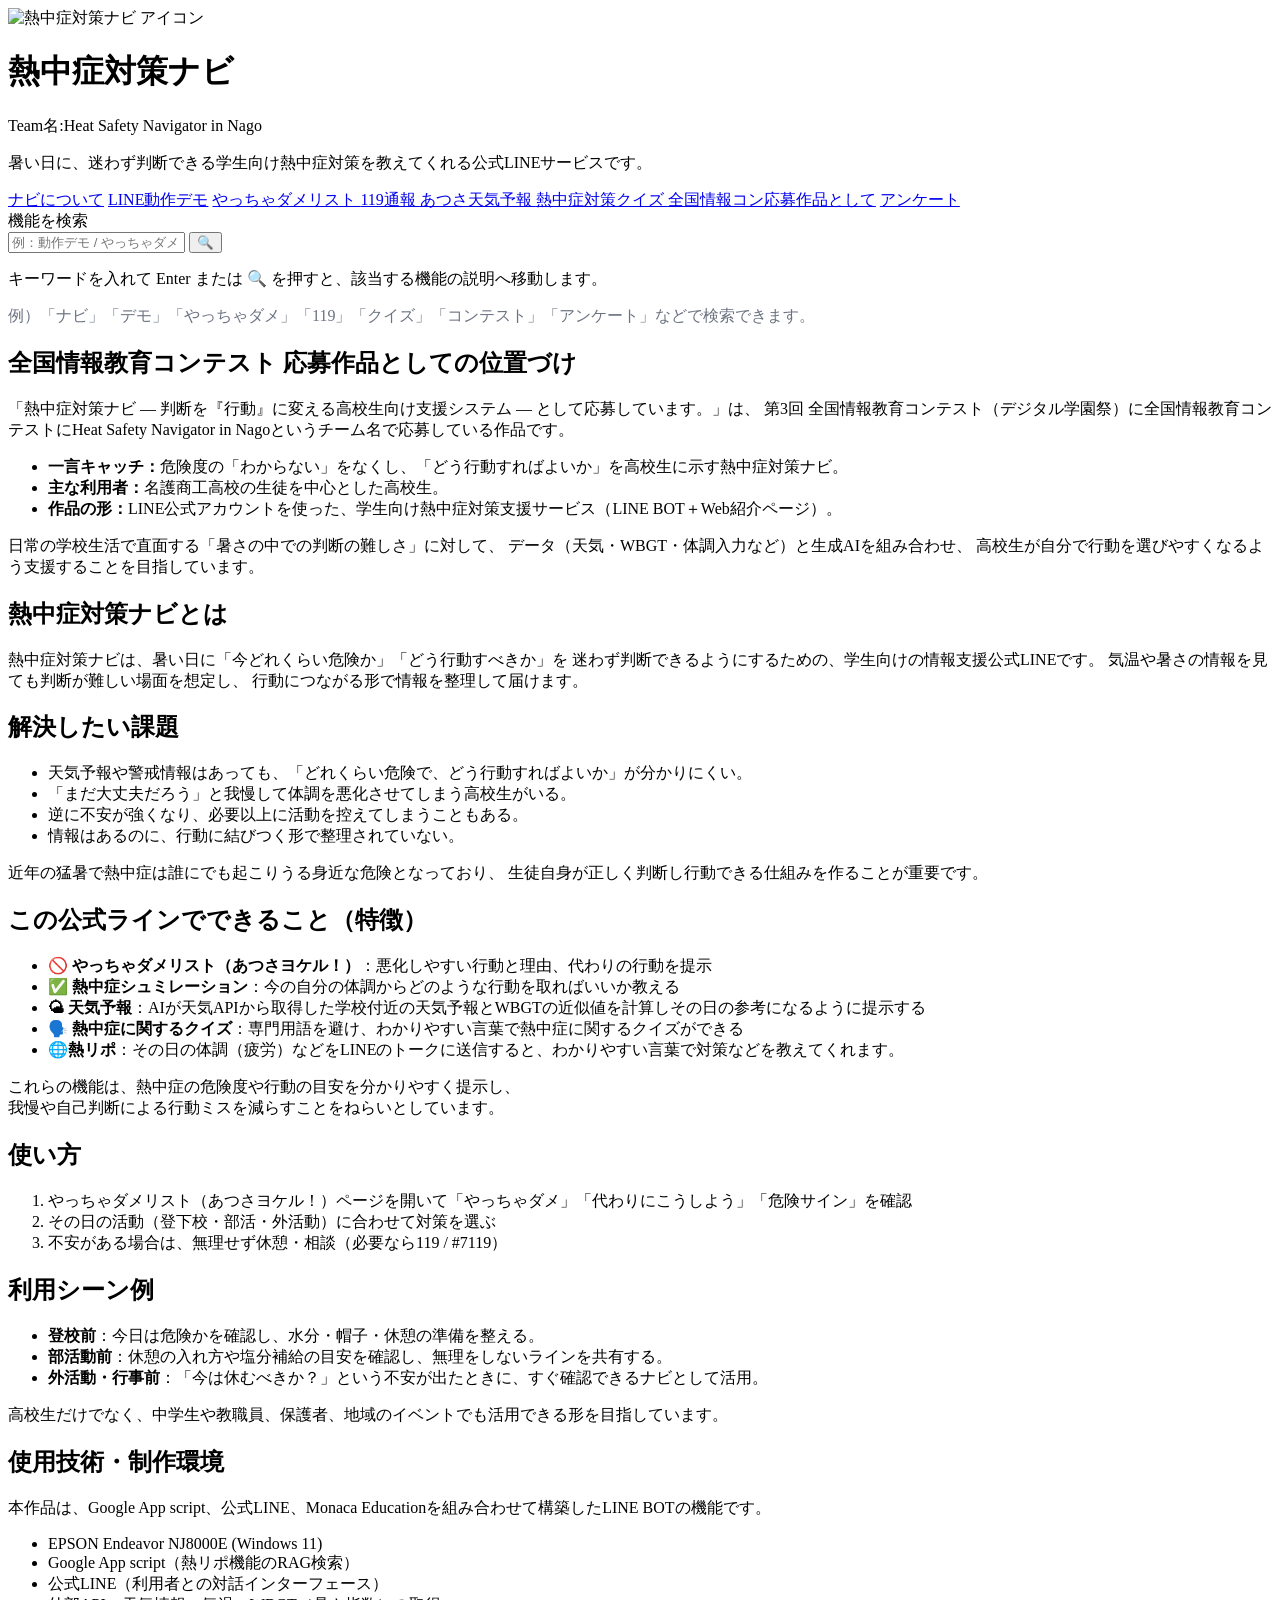
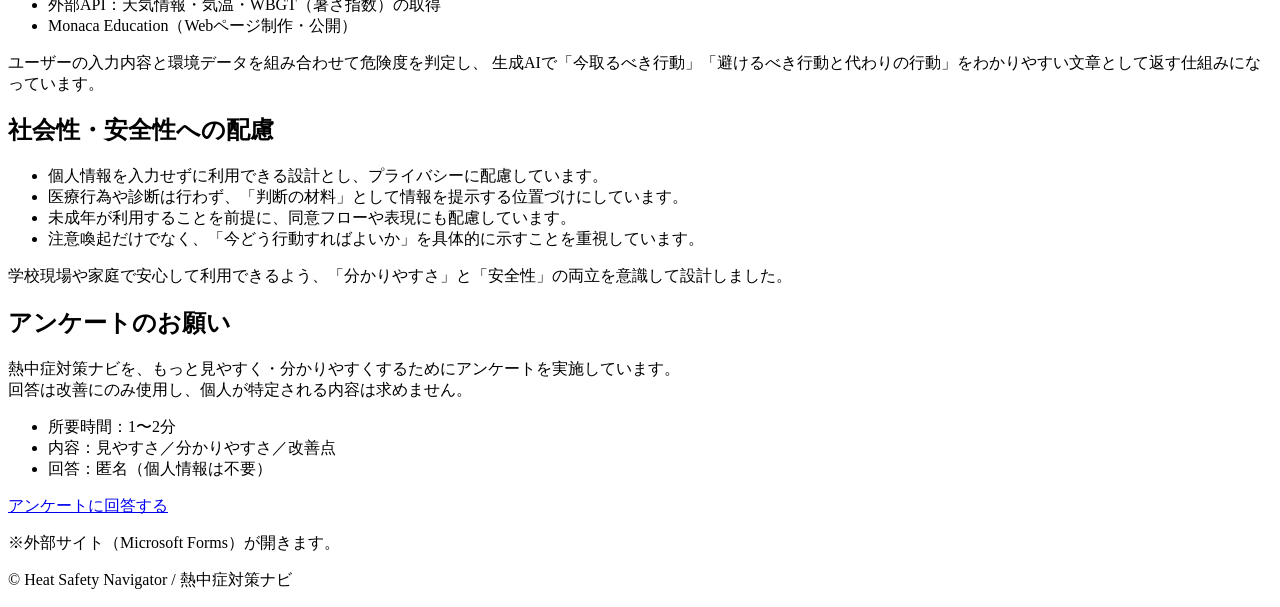
==== index.html @ a5689f25 "Update index.html" ====
<!doctype html>
<html lang="ja">
<head>
  <meta charset="utf-8">
  <meta name="viewport" content="width=device-width, initial-scale=1">
  <title>熱中症対策ナビ</title>

  <!-- スタイル -->
  <link rel="stylesheet" href="css/style.css">

  <!-- ブラウザ用 favicon -->
  <link rel="icon" type="image/png" href="favicon-16.png" sizes="16x16">
  <link rel="icon" type="image/png" href="favicon-32.png" sizes="32x32">
  <link rel="icon" type="image/png" href="favicon-192.png" sizes="192x192">
  <!-- 互換用 -->
  <link rel="shortcut icon" type="image/png" href="favicon-32.png?v=1">

  <!-- iPhone ホーム追加用 -->
  <link rel="apple-touch-icon" href="apple-touch-icon-180.png" sizes="180x180">
</head>

<body>
<!-- ヒーロー -->
<header class="hero">
  <div class="title-row">
    <img
      src="image.png"
      alt="熱中症対策ナビ アイコン"
      class="title-icon"
    />
    <div>
      <h1 class="main-title">熱中症対策ナビ</h1>
      <p class="main-subtitle-en">Team名:Heat Safety Navigator in Nago</p>
    </div>
  </div>

  <p class="main-subtitle">
    暑い日に、迷わず判断できる学生向け熱中症対策を教えてくれる公式LINEサービスです。
  </p>

  <div class="hero-buttons" id="top-buttons">
    <a href="#overview" class="btn primary">ナビについて</a>
    <a href="demo.html" class="btn primary">LINE動作デモ</a>
    <a href="https://direct-preview-695a55d2e78885f605f99f30.monaca.education/#do"
       target="_blank"
       class="btn primary"
       rel="noopener noreferrer">
      やっちゃダメリスト
    </a>
    <a href="https://direct-preview-69686be5e788853347b4044d.monaca.education/"
       target="_blank"
       class="btn primary"
       rel="noopener noreferrer">
      119通報
    </a>
    <a href="https://direct-preview-696f30aae788859f27b4043c.monaca.education/"
       target="_blank"
       class="btn primary"
       rel="noopener noreferrer">
      あつさ天気予報
    </a>
    <a href="https://direct-preview-695fb519e78885a66275e8c2.monaca.education/"
       target="_blank"
       class="btn primary"
       rel="noopener noreferrer">
      熱中症対策クイズ
    </a>
    <a href="#contest" class="btn primary">全国情報コン応募作品として</a>
    <a href="#survey" class="btn primary">アンケート</a>
  </div>
</header>

<!-- 機能検索ボックス -->
<section class="feature-search-area">
  <div class="feature-search-inner">
    <label for="featureSearchInput" class="feature-search-label">
      機能を検索
    </label>
    <div class="feature-search-box">
      <input
        type="text"
        id="featureSearchInput"
        class="feature-search-input"
        placeholder="例：動作デモ / やっちゃダメリスト など"
      />
      <button type="button" id="featureSearchButton" class="feature-search-button">
        🔍
      </button>
    </div>
    <p class="feature-search-hint">
      キーワードを入れて Enter または 🔍 を押すと、該当する機能の説明へ移動します。
    </p>
    <p class="feature-search-message" id="featureSearchMessage"></p>
  </div>
</section>


  <!-- 全国情報コン向け紹介ブロック（追加①：上部） -->
  <section id="contest" class="section">
    <div class="card">
      <h2>全国情報教育コンテスト 応募作品としての位置づけ</h2>
      <p>
        「熱中症対策ナビ ― 判断を『行動』に変える高校生向け支援システム ―
        として応募しています。」は、
        第3回 全国情報教育コンテスト（デジタル学園祭）に全国情報教育コンテストにHeat Safety Navigator in Nagoというチーム名で応募している作品です。
      </p>
      <ul>
        <li><strong>一言キャッチ：</strong>危険度の「わからない」をなくし、「どう行動すればよいか」を高校生に示す熱中症対策ナビ。</li>
        <li><strong>主な利用者：</strong>名護商工高校の生徒を中心とした高校生。</li>
        <li><strong>作品の形：</strong>LINE公式アカウントを使った、学生向け熱中症対策支援サービス（LINE BOT＋Web紹介ページ）。</li>
      </ul>
      <p>
        日常の学校生活で直面する「暑さの中での判断の難しさ」に対して、
        データ（天気・WBGT・体調入力など）と生成AIを組み合わせ、
        高校生が自分で行動を選びやすくなるよう支援することを目指しています。
      </p>
    </div>
  </section>

  <!-- 概要 -->
  <section id="scenes" class="section">
    <div class="card">
      <h2>熱中症対策ナビとは</h2>
      <p>
        熱中症対策ナビは、暑い日に「今どれくらい危険か」「どう行動すべきか」を
        迷わず判断できるようにするための、学生向けの情報支援公式LINEです。
        気温や暑さの情報を見ても判断が難しい場面を想定し、
        行動につながる形で情報を整理して届けます。
      </p>
    </div>
  </section>

  <!-- 解決したい課題 -->
  <section id="scenes" class="section">
    <div class="card">
      <h2>解決したい課題</h2>
      <ul>
        <li>天気予報や警戒情報はあっても、「どれくらい危険で、どう行動すればよいか」が分かりにくい。</li>
        <li>「まだ大丈夫だろう」と我慢して体調を悪化させてしまう高校生がいる。</li>
        <li>逆に不安が強くなり、必要以上に活動を控えてしまうこともある。</li>
        <li>情報はあるのに、行動に結びつく形で整理されていない。</li>
      </ul>
      <p>
        近年の猛暑で熱中症は誰にでも起こりうる身近な危険となっており、
        生徒自身が正しく判断し行動できる仕組みを作ることが重要です。
      </p>
    </div>
  </section>

  <!-- できること -->
  <section id="scenes" class="section">
    <div class="card">
      <h2>この公式ラインでできること（特徴）</h2>
      <ul>
        <li><strong>🚫 やっちゃダメリスト（あつさヨケル！）</strong>：悪化しやすい行動と理由、代わりの行動を提示</li>
        <li><strong>✅ 熱中症シュミレーション</strong>：今の自分の体調からどのような行動を取ればいいか教える</li>
        <li><strong>🌤 天気予報</strong>：AIが天気APIから取得した学校付近の天気予報とWBGTの近似値を計算しその日の参考になるように提示する</li>
        <li><strong>🗣️ 熱中症に関するクイズ</strong>：専門用語を避け、わかりやすい言葉で熱中症に関するクイズができる</li>
        <li><strong>🌐熱リポ</strong>：その日の体調（疲労）などをLINEのトークに送信すると、わかりやすい言葉で対策などを教えてくれます。</li>
      </ul>
      <p>
        これらの機能は、熱中症の危険度や行動の目安を分かりやすく提示し、<br>
        我慢や自己判断による行動ミスを減らすことをねらいとしています。
      </p>
    </div>
  </section>

  <!-- 使い方 -->
  <section id="scenes" class="section">
    <div class="card">
      <h2>使い方</h2>
      <ol>
        <li>やっちゃダメリスト（あつさヨケル！）ページを開いて「やっちゃダメ」「代わりにこうしよう」「危険サイン」を確認</li>
        <li>その日の活動（登下校・部活・外活動）に合わせて対策を選ぶ</li>
        <li>不安がある場合は、無理せず休憩・相談（必要なら119 / #7119）</li>
      </ol>
    </div>
  </section>

  <!-- 利用シーン -->
  <section id="scenes" class="section">
    <div class="card">
      <h2>利用シーン例</h2>
      <ul>
        <li><strong>登校前</strong>：今日は危険かを確認し、水分・帽子・休憩の準備を整える。</li>
        <li><strong>部活動前</strong>：休憩の入れ方や塩分補給の目安を確認し、無理をしないラインを共有する。</li>
        <li><strong>外活動・行事前</strong>：「今は休むべきか？」という不安が出たときに、すぐ確認できるナビとして活用。</li>
      </ul>
      <p>
        高校生だけでなく、中学生や教職員、保護者、地域のイベントでも活用できる形を目指しています。
      </p>
    </div>
  </section>

  <!-- 使用技術・制作環境 -->
  <section id="scenes" class="section">
    <div class="card">
      <h2>使用技術・制作環境</h2>
      <p>
        本作品は、Google App script、公式LINE、Monaca Educationを組み合わせて構築したLINE BOTの機能です。
      </p>
      <ul>
        <li>EPSON Endeavor NJ8000E (Windows 11)</li>
        <li>Google App script（熱リポ機能のRAG検索）</li>
        <li>公式LINE（利用者との対話インターフェース）</li>
        <li>外部API：天気情報・気温・WBGT（暑さ指数）の取得</li>
        <li>Monaca Education（Webページ制作・公開）</li>
      </ul>
      <p>
        ユーザーの入力内容と環境データを組み合わせて危険度を判定し、
        生成AIで「今取るべき行動」「避けるべき行動と代わりの行動」をわかりやすい文章として返す仕組みになっています。
      </p>
    </div>
  </section>

  <!-- 社会性・安全性への配慮 -->
  <section id="scenes" class="section">
    <div class="card">
      <h2>社会性・安全性への配慮</h2>
      <ul>
        <li>個人情報を入力せずに利用できる設計とし、プライバシーに配慮しています。</li>
        <li>医療行為や診断は行わず、「判断の材料」として情報を提示する位置づけにしています。</li>
        <li>未成年が利用することを前提に、同意フローや表現にも配慮しています。</li>
        <li>注意喚起だけでなく、「今どう行動すればよいか」を具体的に示すことを重視しています。</li>
      </ul>
      <p>
        学校現場や家庭で安心して利用できるよう、「分かりやすさ」と「安全性」の両立を意識して設計しました。
      </p>
    </div>
  </section>

  <!-- アンケート導線 -->
  <section id="survey" class="section">
    <div class="card">
      <h2>アンケートのお願い</h2>
      <p>
        熱中症対策ナビを、もっと見やすく・分かりやすくするためにアンケートを実施しています。
        <br>回答は改善にのみ使用し、個人が特定される内容は求めません。
      </p>

      <ul class="survey-points">
        <li>所要時間：1〜2分</li>
        <li>内容：見やすさ／分かりやすさ／改善点</li>
        <li>回答：匿名（個人情報は不要）</li>
      </ul>

      <a class="btn primary" href="https://forms.office.com/Pages/ResponsePage.aspx?id=IpygVJPVSkS1vBluMOSdTMYwzH4h0R1IqJm0OlLncIxUMk9MVDJCRFNPUlJGTkQ5RFRLMVVPV080VS4u" target="_blank" rel="noopener">
        アンケートに回答する
      </a>

      <p class="small-note">※外部サイト（Microsoft Forms）が開きます。</p>
    </div>
  </section>
<script>
  document.addEventListener("DOMContentLoaded", function () {
    // 検索対象の機能リスト
    const FEATURES = [
      {
        label: "ナビについて",
        keywords: ["ナビ", "概要", "説明", "about"],
        type: "section",
        targetId: "overview"
      },
      {
        label: "LINE動作デモ",
        keywords: ["動作デモ", "デモ", "line", "ライン"],
        type: "url",
        url: "demo.html"
      },
      {
        label: "やっちゃダメリスト",
        keywords: ["やっちゃダメ", "やっちゃダメリスト", "注意", "リスト", "do", "ダメリスト"],
        type: "url",
        url: "https://direct-preview-695a55d2e78885f605f99f30.monaca.education/#do"
      },
      {
        label: "119通報",
        keywords: ["119", "通報", "緊急", "救急", "119通報"],
        type: "url",
        url: "https://direct-preview-69686be5e788853347b4044d.monaca.education/"
      },
      {
        label: "熱中症対策クイズ",
        keywords: ["クイズ", "熱中症クイズ", "対策クイズ", "quiz"],
        type: "url",
        url: "https://direct-preview-695fb519e78885a66275e8c2.monaca.education/"
      },
      {
        label: "全国情報コン応募作品として",
        keywords: ["応募作品", "コンテスト", "全国情報コン"],
        type: "section",
        targetId: "contest"
      },
      {
        label: "アンケート",
        keywords: ["アンケート", "survey", "意見"],
        type: "url",
        url: "https://forms.office.com/Pages/ResponsePage.aspx?id=IpygVJPVSkS1vBluMOSdTMYwzH4h0R1IqJm0OlLncIxUMk9MVDJCRFNPUlJGTkQ5RFRLMVVPV080VS4u"
      },
        {
         label: "天気予報",
        keywords: ["天気予報", "天気", "あつさ天気予報"],
        type: "url",
        url: "https://direct-preview-696f30aae788859f27b4043c.monaca.education/"
      }
    ];

    // DOM 取得
    const searchInput  = document.getElementById("featureSearchInput");
    const searchButton = document.getElementById("featureSearchButton");
    const messageEl    = document.getElementById("featureSearchMessage");

    if (!searchInput || !searchButton || !messageEl) {
      // 要素が見つからない場合は何もしない
      return;
    }

    // 全角スペース除去など、ゆるく正規化
    function normalize(str) {
      return (str || "")
        .replace(/\s+/g, "")          // 半角スペース削除
        .replace(/\u3000/g, "")       // 全角スペース削除
        .toLowerCase();
    }

    function searchFeature() {
      const raw = searchInput.value;
      const q = normalize(raw);

      messageEl.textContent = "";
      messageEl.style.color = "#ef4444";

      if (!q) {
        messageEl.textContent = "キーワードを入力してください。";
        return;
      }

      // マッチ判定
      const hit = FEATURES.find((f) => {
        const labelN = normalize(f.label);
        if (labelN.includes(q) || q.includes(labelN)) return true;

        return f.keywords.some((k) => {
          const kn = normalize(k);
          return kn && (kn.includes(q) || q.includes(kn));
        });
      });

      if (!hit) {
        messageEl.textContent = "該当する機能が見つかりませんでした。";
        return;
      }

      // URL タイプ → 新しいタブで開く
      if (hit.type === "url" && hit.url) {
        window.open(hit.url, "_blank", "noopener");
        messageEl.textContent = `「${hit.label}」を新しいタブで開きました。`;
        messageEl.style.color = "#16a34a";
        return;
      }

      // セクションタイプ → スクロール
      if (hit.type === "section" && hit.targetId) {
        const target = document.getElementById(hit.targetId);
        if (!target) {
          messageEl.textContent =
            `「${hit.label}」の表示場所が見つかりませんでした（id="${hit.targetId}" を確認してください）。`;
          return;
        }
        target.scrollIntoView({ behavior: "smooth", block: "start" });
        messageEl.textContent = `「${hit.label}」へ移動しました。`;
        messageEl.style.color = "#16a34a";
        return;
      }

      // どれにも当てはまらない保険
      messageEl.textContent = "リンクの設定に問題があります。";
    }

    // 🔍ボタンクリック
    searchButton.addEventListener("click", searchFeature);

    // Enterキーでも検索
    searchInput.addEventListener("keydown", (e) => {
      if (e.key === "Enter") {
        searchFeature();
      }
    });

    // 初期ヒント（使えるキーワード表示）
    messageEl.textContent =
      "例）「ナビ」「デモ」「やっちゃダメ」「119」「クイズ」「コンテスト」「アンケート」などで検索できます。";
    messageEl.style.color = "#6b7280";
  });
</script>
 
</body>
<footer class="footer">
    <p>© Heat Safety Navigator / 熱中症対策ナビ</p>
  </footer>
</html>
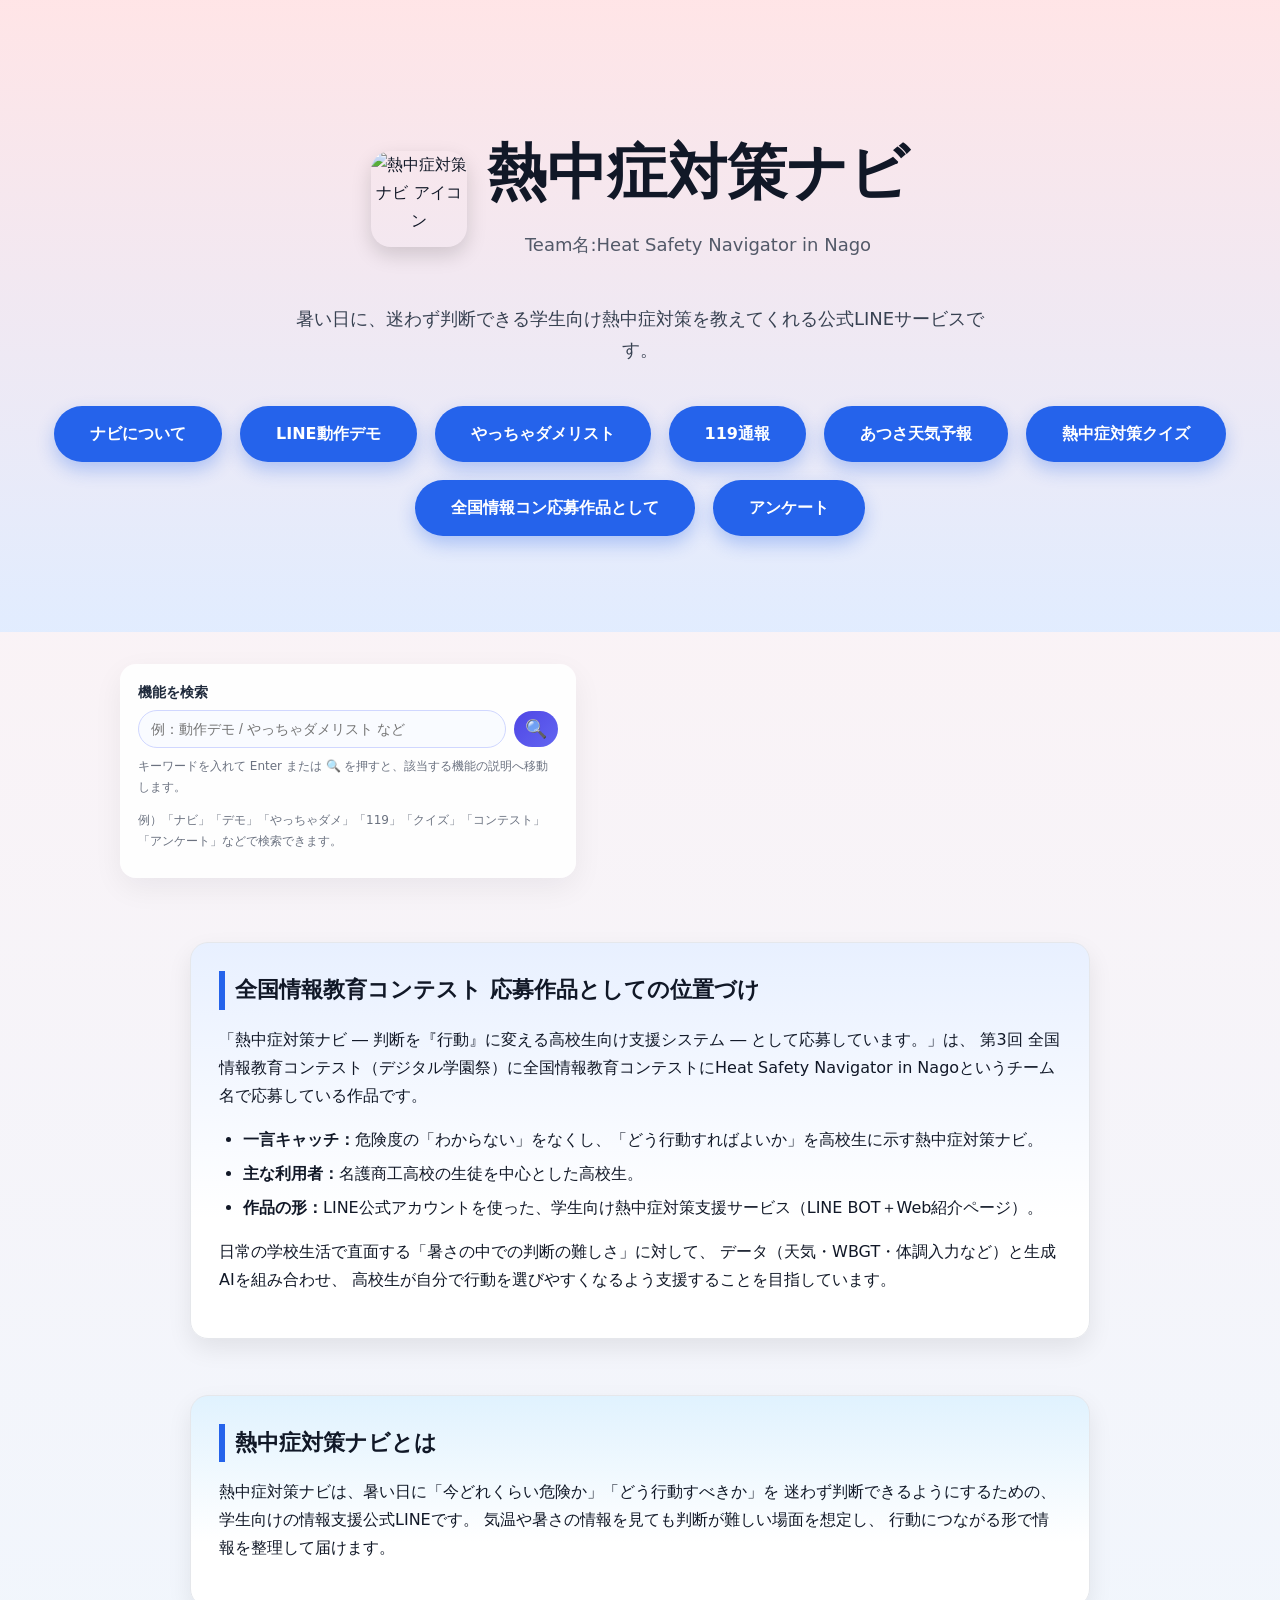
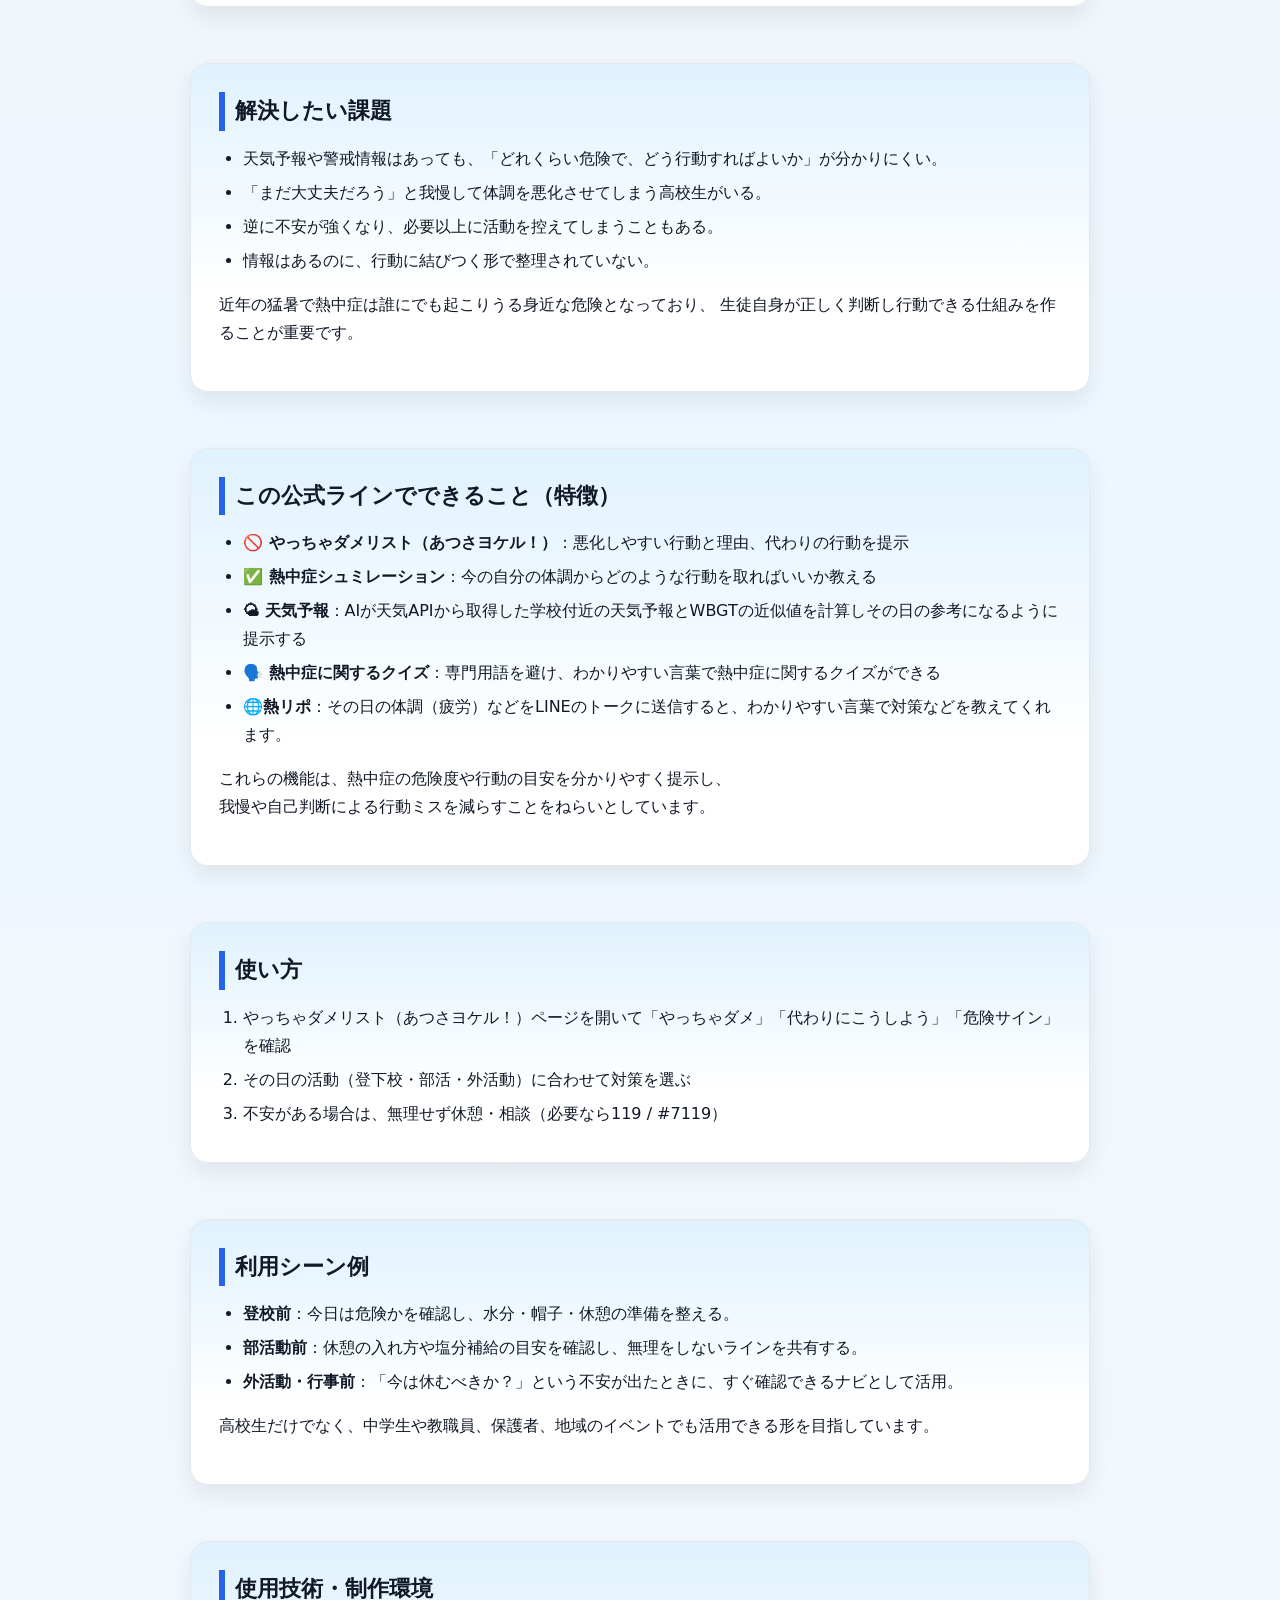
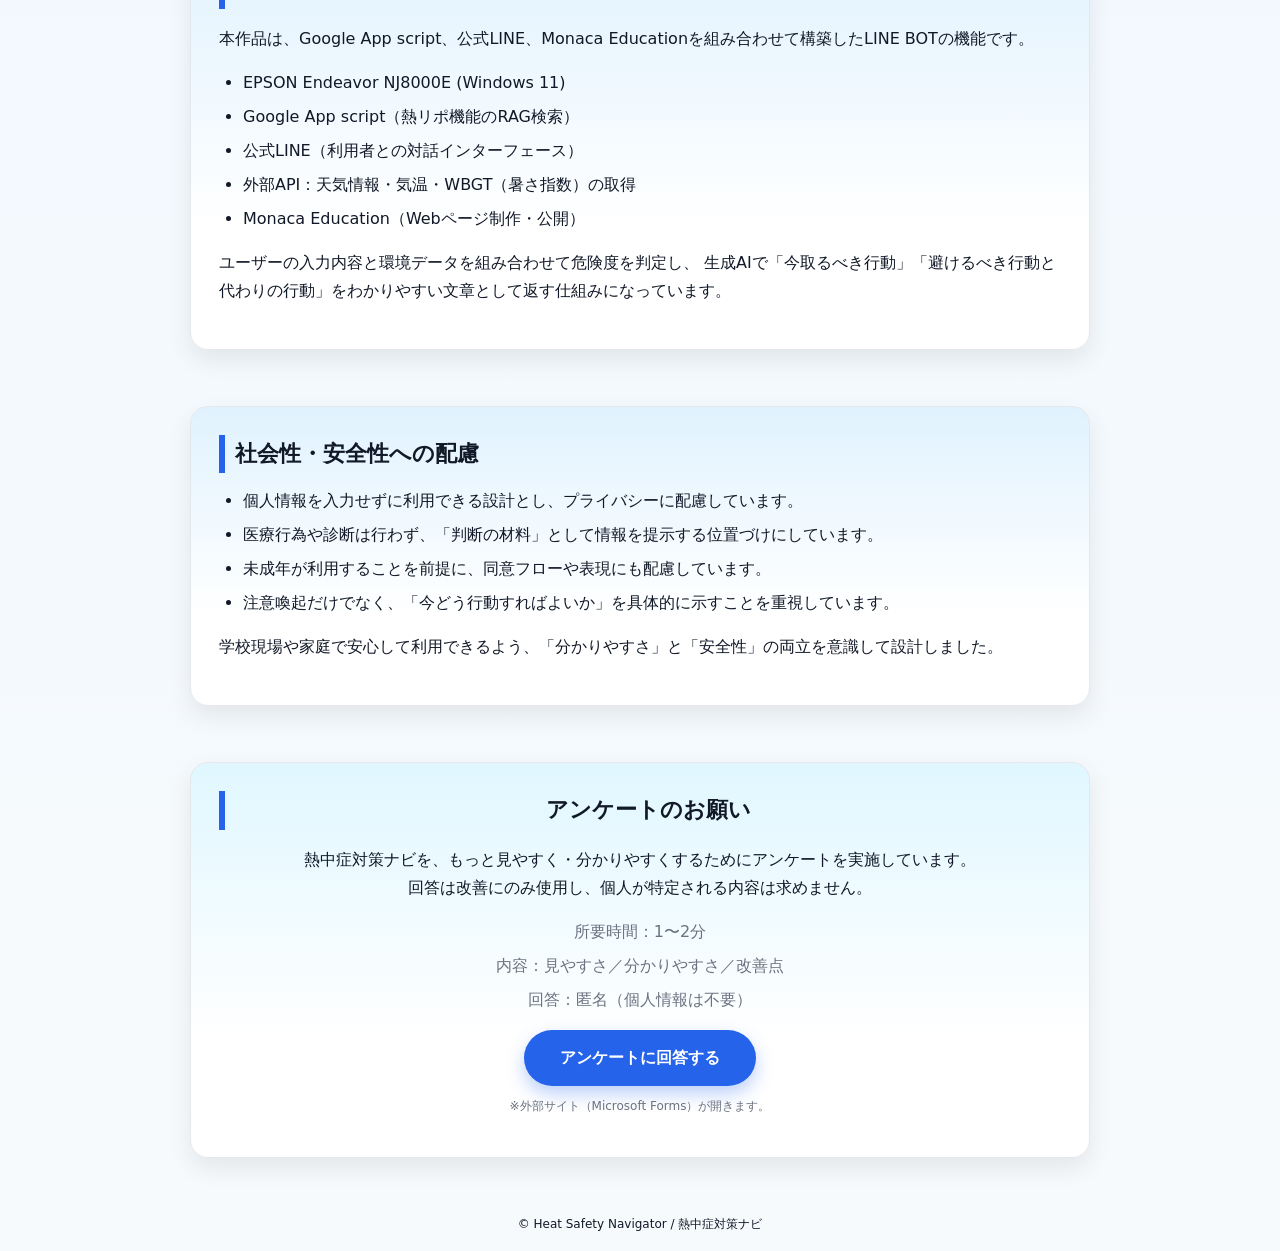
==== commit b4663d1a: "Update index.html" ====
--- a/index.html
+++ b/index.html
@@ -6,7 +6,7 @@
   <title>熱中症対策ナビ</title>
 
   <!-- スタイル -->
-  <link rel="stylesheet" href="css/style.css">
+  <link rel="stylesheet" href="style.css">
 
   <!-- ブラウザ用 favicon -->
   <link rel="icon" type="image/png" href="favicon-16.png" sizes="16x16">
--- a/style.css
+++ b/style.css
@@ -0,0 +1,389 @@
+/* =====================================================
+   ベース設定
+===================================================== */
+:root{
+  --bg-main:#f7fafc;
+  --bg-heat:#fff1f2;
+  --bg-cool:#eef7ff;
+
+  --text-main:#111827;
+  --text-sub:#6b7280;
+
+  --primary:#2563eb;
+  --primary-soft:#e0ecff;
+
+  --danger:#dc2626;
+  --danger-soft:#ffe4e6;
+
+  --border:#e5e7eb;
+  --radius:18px;
+  --shadow:0 10px 24px rgba(0,0,0,.08);
+}
+
+html{
+  scroll-behavior:smooth;
+}
+
+body{
+  margin:0;
+  font-family:system-ui,-apple-system,"Segoe UI",sans-serif;
+  color:var(--text-main);
+  background:
+    linear-gradient(
+      180deg,
+      var(--bg-heat) 0%,
+      var(--bg-cool) 45%,
+      var(--bg-main) 100%
+    );
+  line-height:1.75;
+}
+
+/* =====================================================
+   コンテナ
+===================================================== */
+.section{
+  max-width:900px;
+  margin:56px auto;
+  padding:0 16px;
+}
+
+/* =====================================================
+   ヒーロー
+===================================================== */
+.hero{
+  text-align:center;
+  padding:120px 16px 96px;
+  background:
+    linear-gradient(
+      180deg,
+      rgba(255,228,230,.95),
+      rgba(224,236,255,.95)
+    );
+}
+
+.title-row{
+  display:flex;
+  align-items:center;
+  justify-content:center;
+  gap:20px;
+  margin-bottom:16px;
+}
+
+.title-icon{
+  width:96px;
+  height:96px;
+  border-radius:20px;
+  box-shadow:0 8px 20px rgba(0,0,0,.15);
+  object-fit:cover;
+}
+
+.main-title{
+  font-size:clamp(38px,6vw,60px);
+  font-weight:900;
+  margin:0;
+  color:#111827;
+}
+
+.main-subtitle-en{
+  margin-top:4px;
+  font-size:clamp(14px,2.8vw,18px);
+  font-weight:500;
+  color:#374151;
+  opacity:.85;
+}
+
+.main-subtitle{
+  max-width:700px;
+  margin:24px auto 0;
+  font-size:18px;
+  color:#374151;
+}
+
+/* =====================================================
+   ヒーローボタン
+===================================================== */
+.hero-buttons{
+  display:flex;
+  justify-content:center;
+  flex-wrap:wrap;
+  gap:18px;
+  margin-top:40px;
+}
+
+.btn{
+  display:inline-block;
+  padding:14px 36px;
+  font-size:16px;
+  font-weight:700;
+  text-decoration:none;
+  border-radius:999px;
+  transition:.2s ease;
+  cursor:pointer;
+}
+
+.btn.primary{
+  background:var(--primary);
+  color:#fff;
+  box-shadow:0 8px 18px rgba(37,99,235,.3);
+}
+
+.btn.primary:hover{
+  transform:translateY(-2px);
+  box-shadow:0 12px 24px rgba(37,99,235,.45);
+}
+
+.btn.secondary{
+  background:#fff;
+  border:2px solid var(--primary);
+  color:var(--primary);
+}
+
+.btn.secondary:hover{
+  background:var(--primary-soft);
+}
+
+.btn.outline{
+  background:#fff;
+  border:2px solid #3b82f6;
+  color:#2563eb;
+}
+
+.btn.outline:hover{
+  background:#eff6ff;
+}
+
+/* =====================================================
+   カード
+===================================================== */
+.card{
+  background:#fff;
+  border-radius:var(--radius);
+  padding:28px;
+  margin:20px 0;
+  box-shadow:var(--shadow);
+  border:1px solid var(--border);
+}
+
+.card h2{
+  margin:0 0 14px;
+  font-size:22px;
+  font-weight:700;
+  border-left:6px solid var(--primary);
+  padding-left:10px;
+}
+
+/* =====================================================
+   リストスタイル
+===================================================== */
+ul, ol{
+  margin:0;
+  padding-left:24px;
+}
+
+li{
+  margin:6px 0;
+}
+
+/* =====================================================
+   情報コン特化カード（PDF要素と対応）
+===================================================== */
+#contest .card{
+  background:
+    linear-gradient(180deg,#e8f0ff,#ffffff 70%);
+}
+
+/* =====================================================
+   利用シーン系
+===================================================== */
+#scenes .card{
+  background:
+    linear-gradient(180deg,#e0f2fe,#ffffff 70%);
+}
+
+/* =====================================================
+   技術
+===================================================== */
+#tech .card{
+  background:#f9fafb;
+}
+
+/* =====================================================
+   安全性
+===================================================== */
+#safety .card{
+  background:
+    linear-gradient(180deg,#ffe8e8,#ffffff 65%);
+}
+
+/* =====================================================
+   アンケート
+===================================================== */
+#survey .card{
+  background:
+    linear-gradient(180deg,#e0f7ff,#ffffff 70%);
+  text-align:center;
+}
+
+.survey-points{
+  list-style:none;
+  padding:0;
+  margin:16px 0;
+  color:var(--text-sub);
+}
+
+.small-note{
+  margin-top:10px;
+  font-size:12px;
+  color:var(--text-sub);
+}
+
+/* =====================================================
+   戻りリンク
+===================================================== */
+.back-link{
+  margin-top:24px;
+  display:inline-block;
+  color:var(--primary);
+  font-size:14px;
+  text-decoration:none;
+}
+
+.back-link:hover{
+  text-decoration:underline;
+}
+
+/* =====================================================
+   モバイル最適化
+===================================================== */
+@media (max-width:600px){
+  .title-row{
+    flex-direction:column;
+    gap:12px;
+  }
+
+  .title-icon{
+    width:90px;
+    height:90px;
+  }
+
+  .card{
+    padding:22px;
+  }
+
+  .btn{
+    font-size:15px;
+  }
+}
+/* ===== 機能検索ボックス ===== */
+
+.feature-search-area {
+  padding: 24px 16px 8px;
+}
+
+.feature-search-inner {
+  max-width: 420px;
+  background: rgba(255, 255, 255, 0.9);
+  border-radius: 16px;
+  box-shadow: 0 10px 30px rgba(15, 23, 42, 0.06);
+  padding: 16px 18px 14px;
+}
+
+/* ラベル */
+.feature-search-label {
+  display: block;
+  font-size: 14px;
+  font-weight: 600;
+  color: #1e293b;
+  margin-bottom: 6px;
+}
+
+/* 入力＋ボタンの枠 */
+.feature-search-box {
+  display: flex;
+  align-items: center;
+  gap: 8px;
+}
+
+/* 入力欄 */
+.feature-search-input {
+  flex: 1;
+  padding: 10px 12px;
+  border-radius: 999px;
+  border: 1px solid #d0d7ff;
+  font-size: 14px;
+  outline: none;
+  background-color: #f9fbff;
+}
+
+.feature-search-input:focus {
+  border-color: #4f46e5;
+  box-shadow: 0 0 0 2px rgba(79, 70, 229, 0.15);
+}
+
+/* 検索ボタン */
+.feature-search-button {
+  min-width: 44px;
+  height: 36px;
+  border-radius: 999px;
+  border: none;
+  cursor: pointer;
+  font-size: 18px;
+  background: linear-gradient(135deg, #4f46e5, #6366f1);
+  color: #ffffff;
+  display: flex;
+  align-items: center;
+  justify-content: center;
+}
+
+/* ヒント & メッセージ */
+.feature-search-hint {
+  margin-top: 8px;
+  font-size: 12px;
+  color: #6b7280;
+}
+
+.feature-search-message {
+  margin-top: 4px;
+  font-size: 12px;
+  min-height: 16px;
+  color: #ef4444; /* エラー時のメッセージ色 */
+}
+
+/* --- レイアウト：PC/SP 切り替え --- */
+
+/* PC（幅 900px 以上）は左寄せ＋少し余白を大きく */
+@media (min-width: 900px) {
+  .feature-search-area {
+    padding-left: 80px;
+    padding-right: 80px;
+    padding-top: 32px;
+  }
+
+  .feature-search-inner {
+    margin-left: 40px;  /* 左側に寄せたい場合は調整 */
+  }
+}
+
+/* SP（幅 768px 以下）は横幅いっぱい */
+@media (max-width: 768px) {
+  .feature-search-area {
+    padding: 16px 12px 4px;
+  }
+
+  .feature-search-inner {
+    max-width: 100%;
+    padding: 14px 14px 10px;
+  }
+
+  .feature-search-input {
+    font-size: 13px;
+  }
+}
+
+/* フッター */
+.footer {
+  margin: 24px 0 16px;
+  text-align: center;
+  font-size: 12px;
+  color: var(--muted);
+}
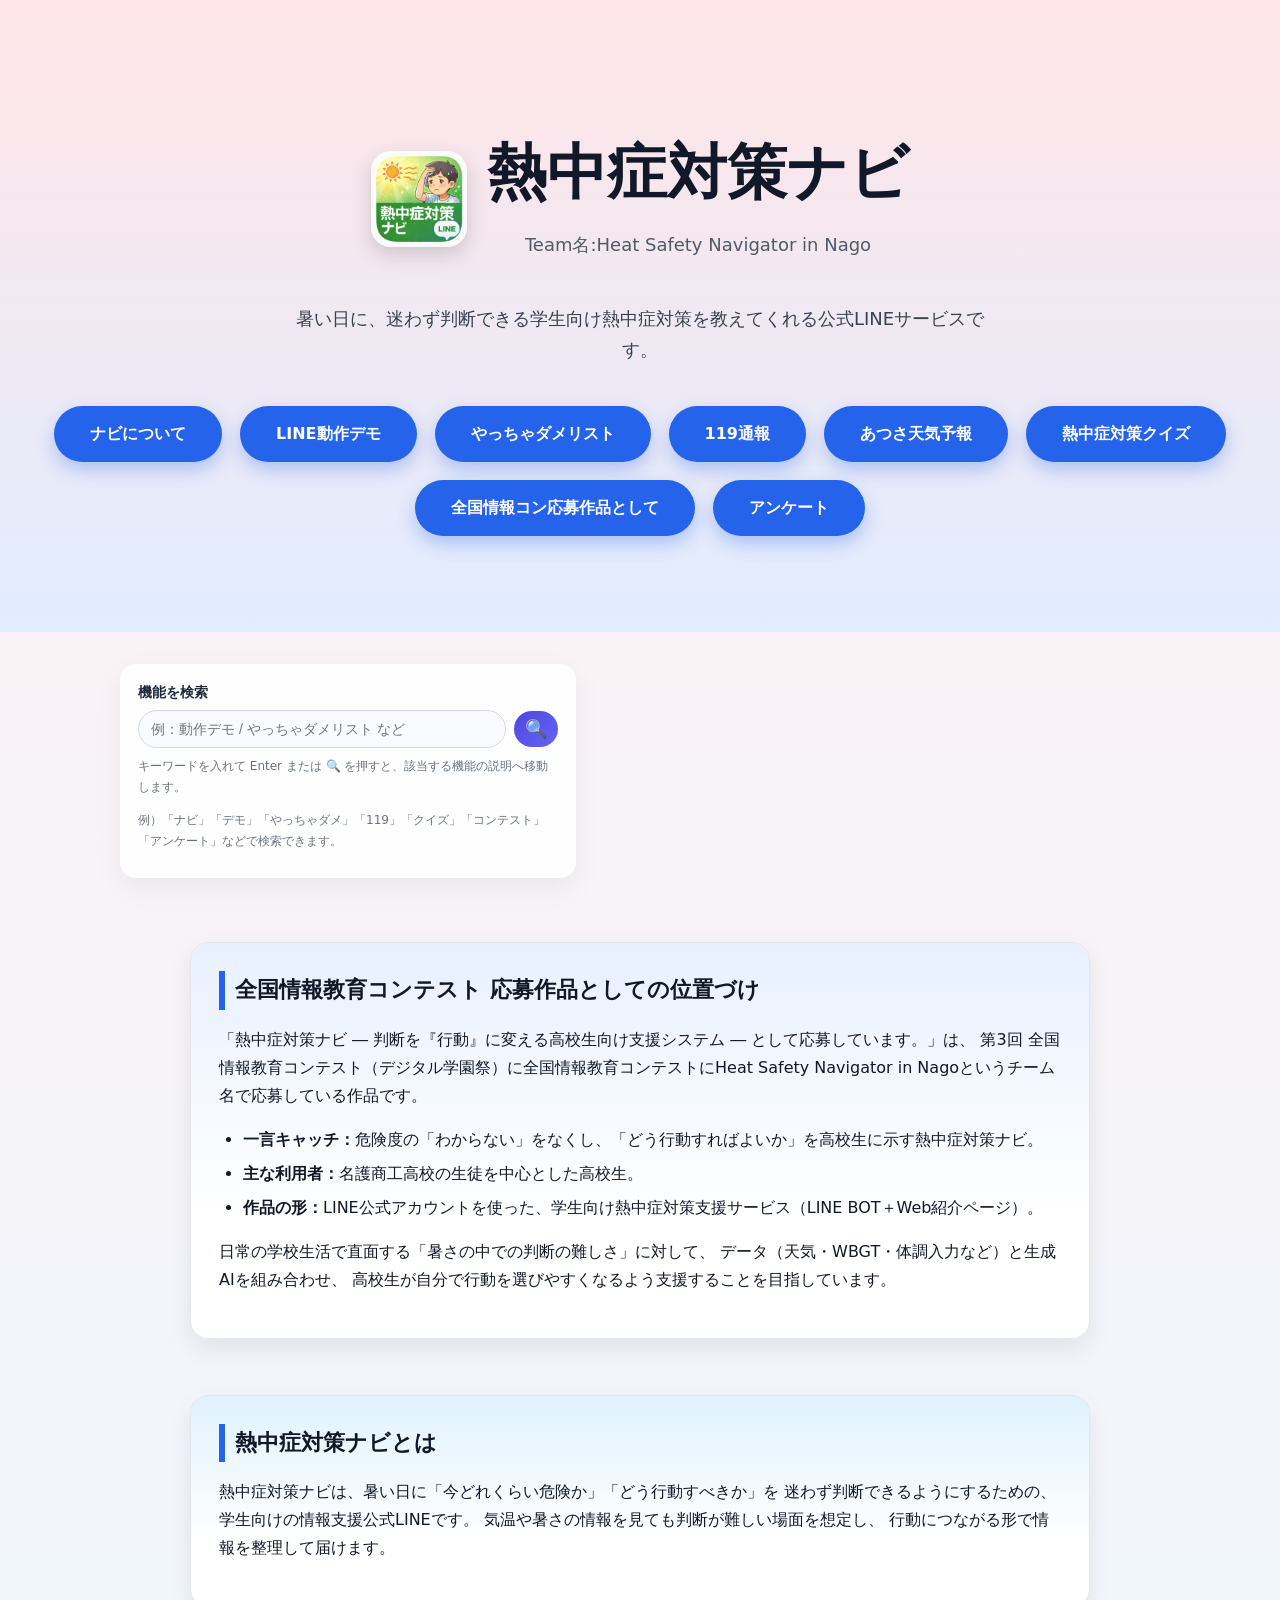
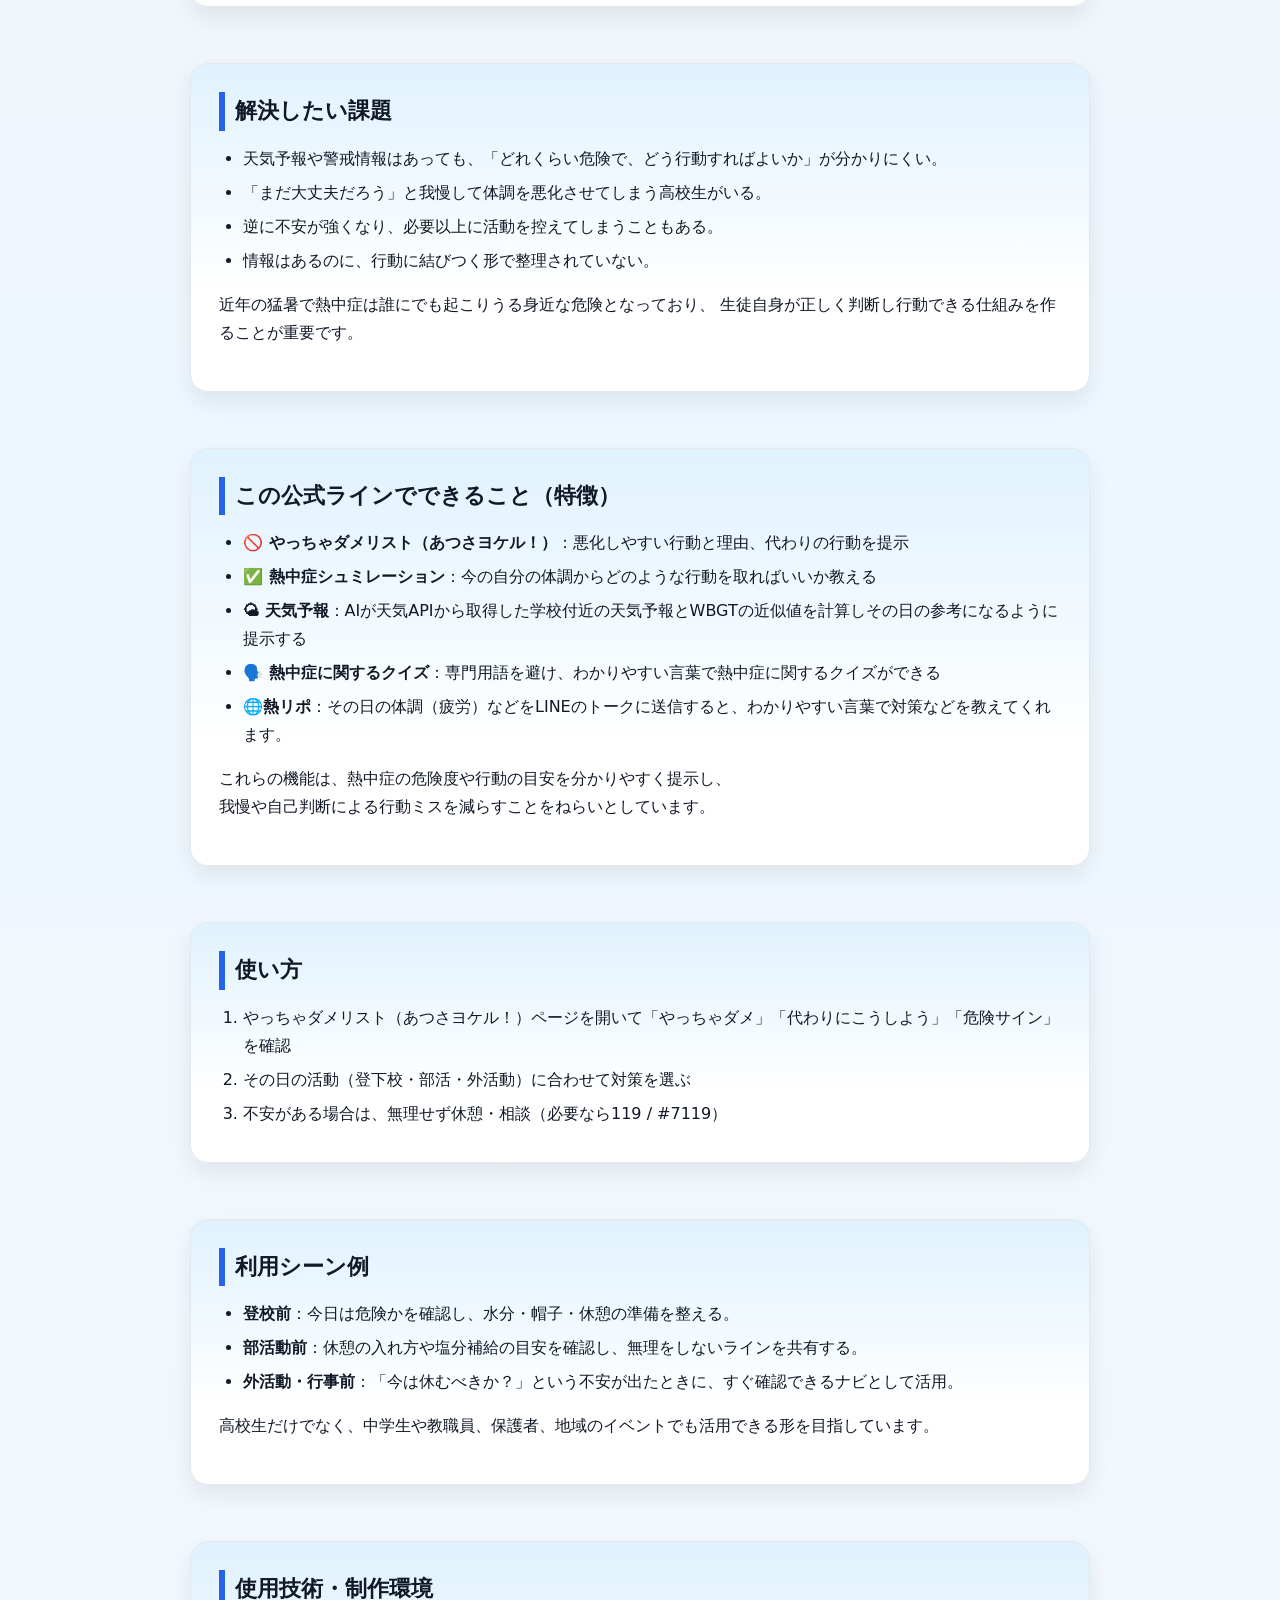
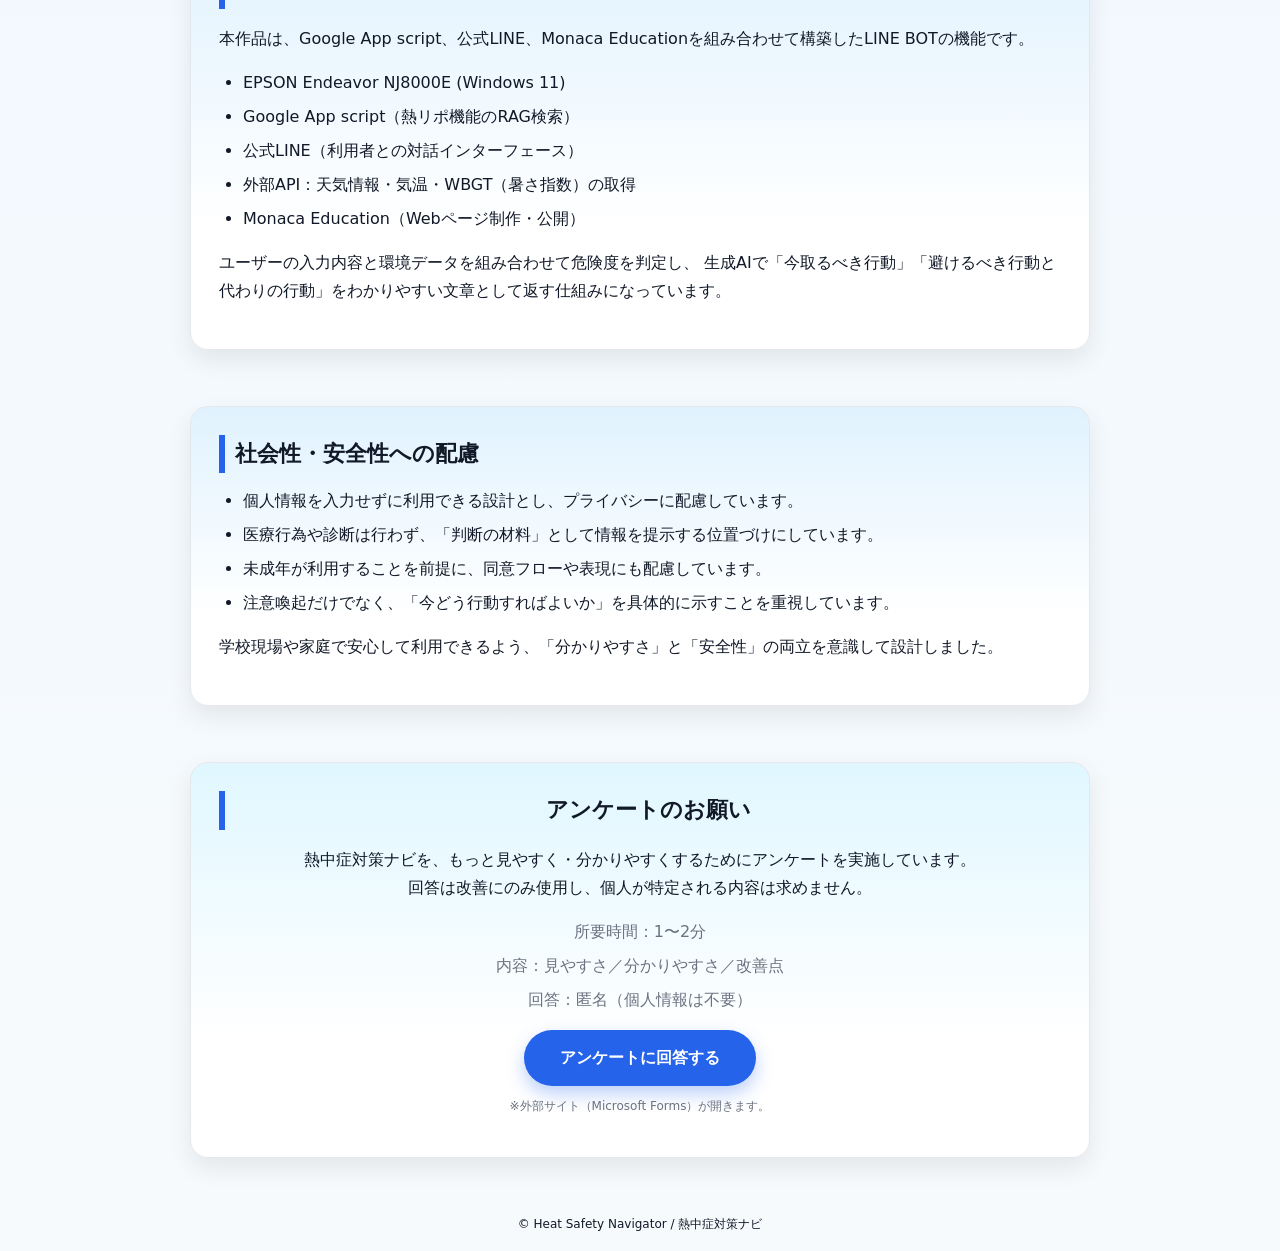
==== commit bdc55447: "Update index.html" ====
--- a/index.html
+++ b/index.html
@@ -24,7 +24,7 @@
 <header class="hero">
   <div class="title-row">
     <img
-      src="image.png"
+      src="taisaku.png"
       alt="熱中症対策ナビ アイコン"
       class="title-icon"
     />
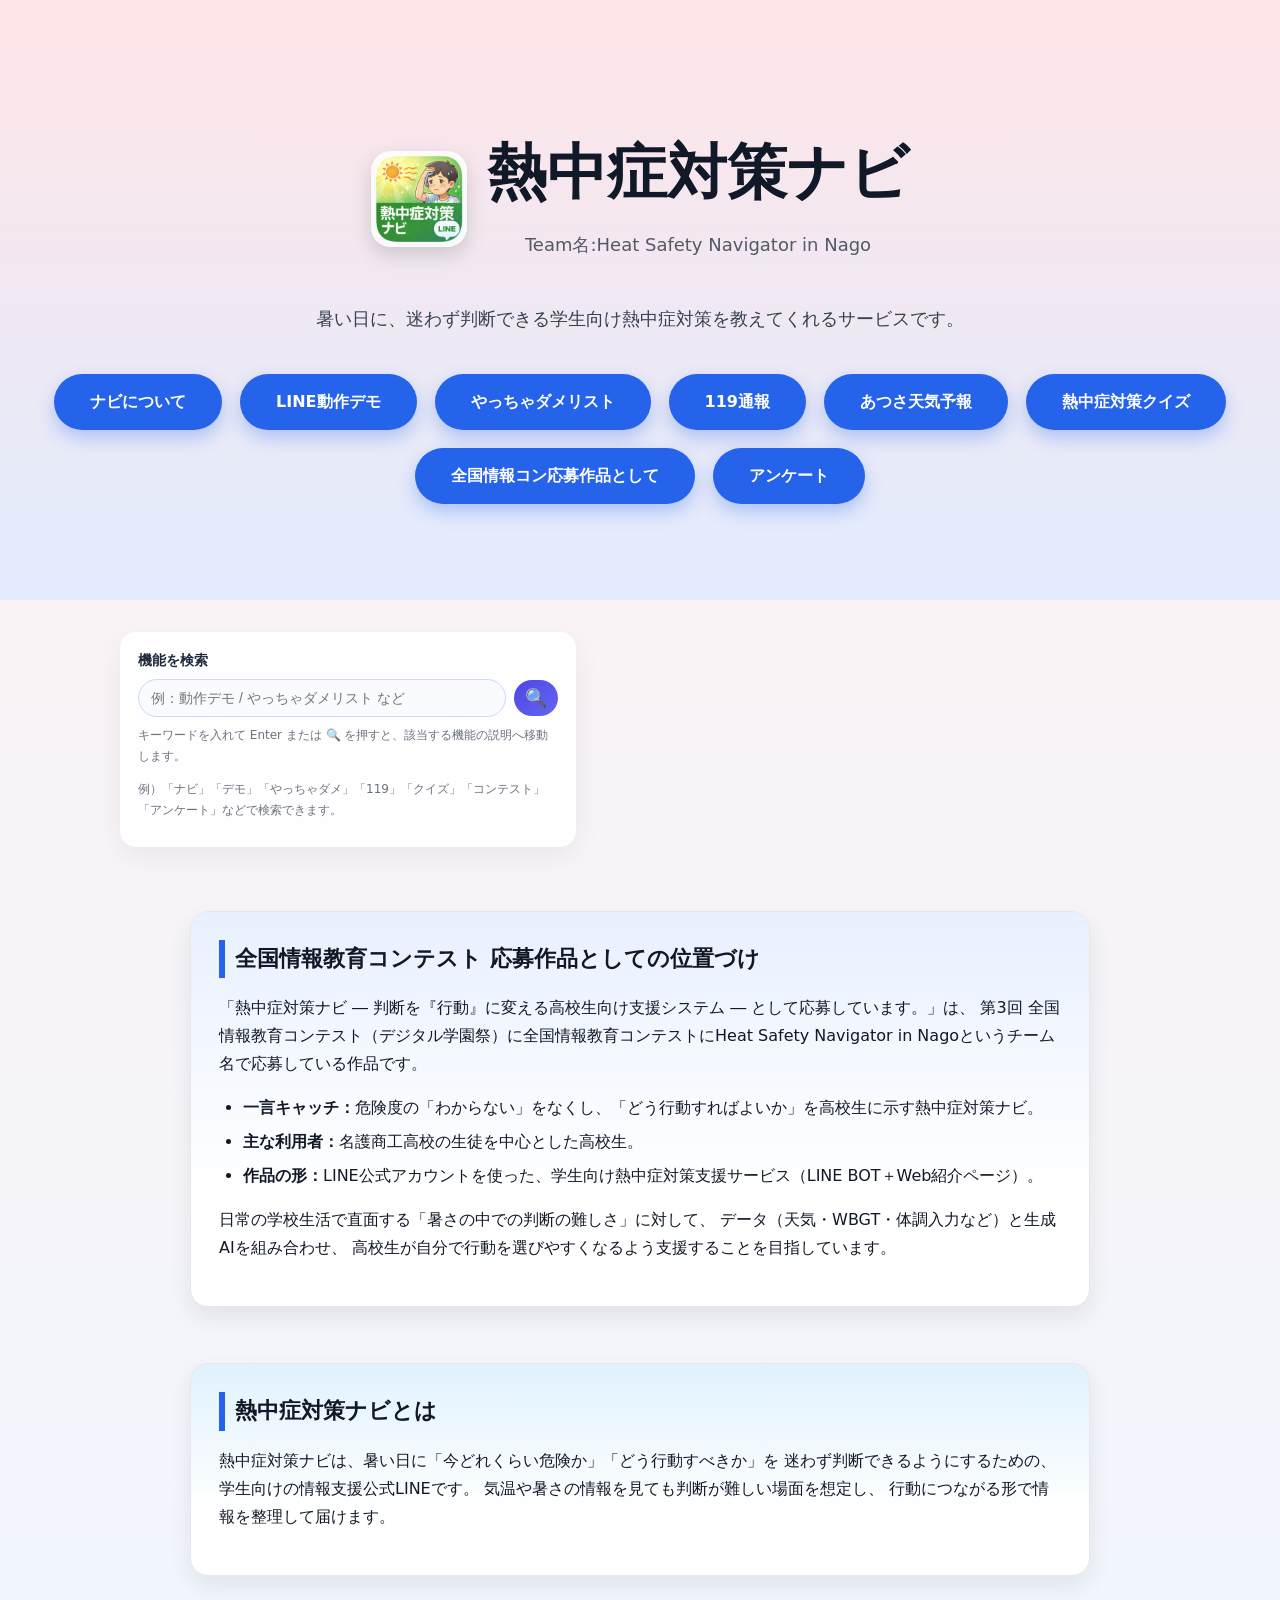
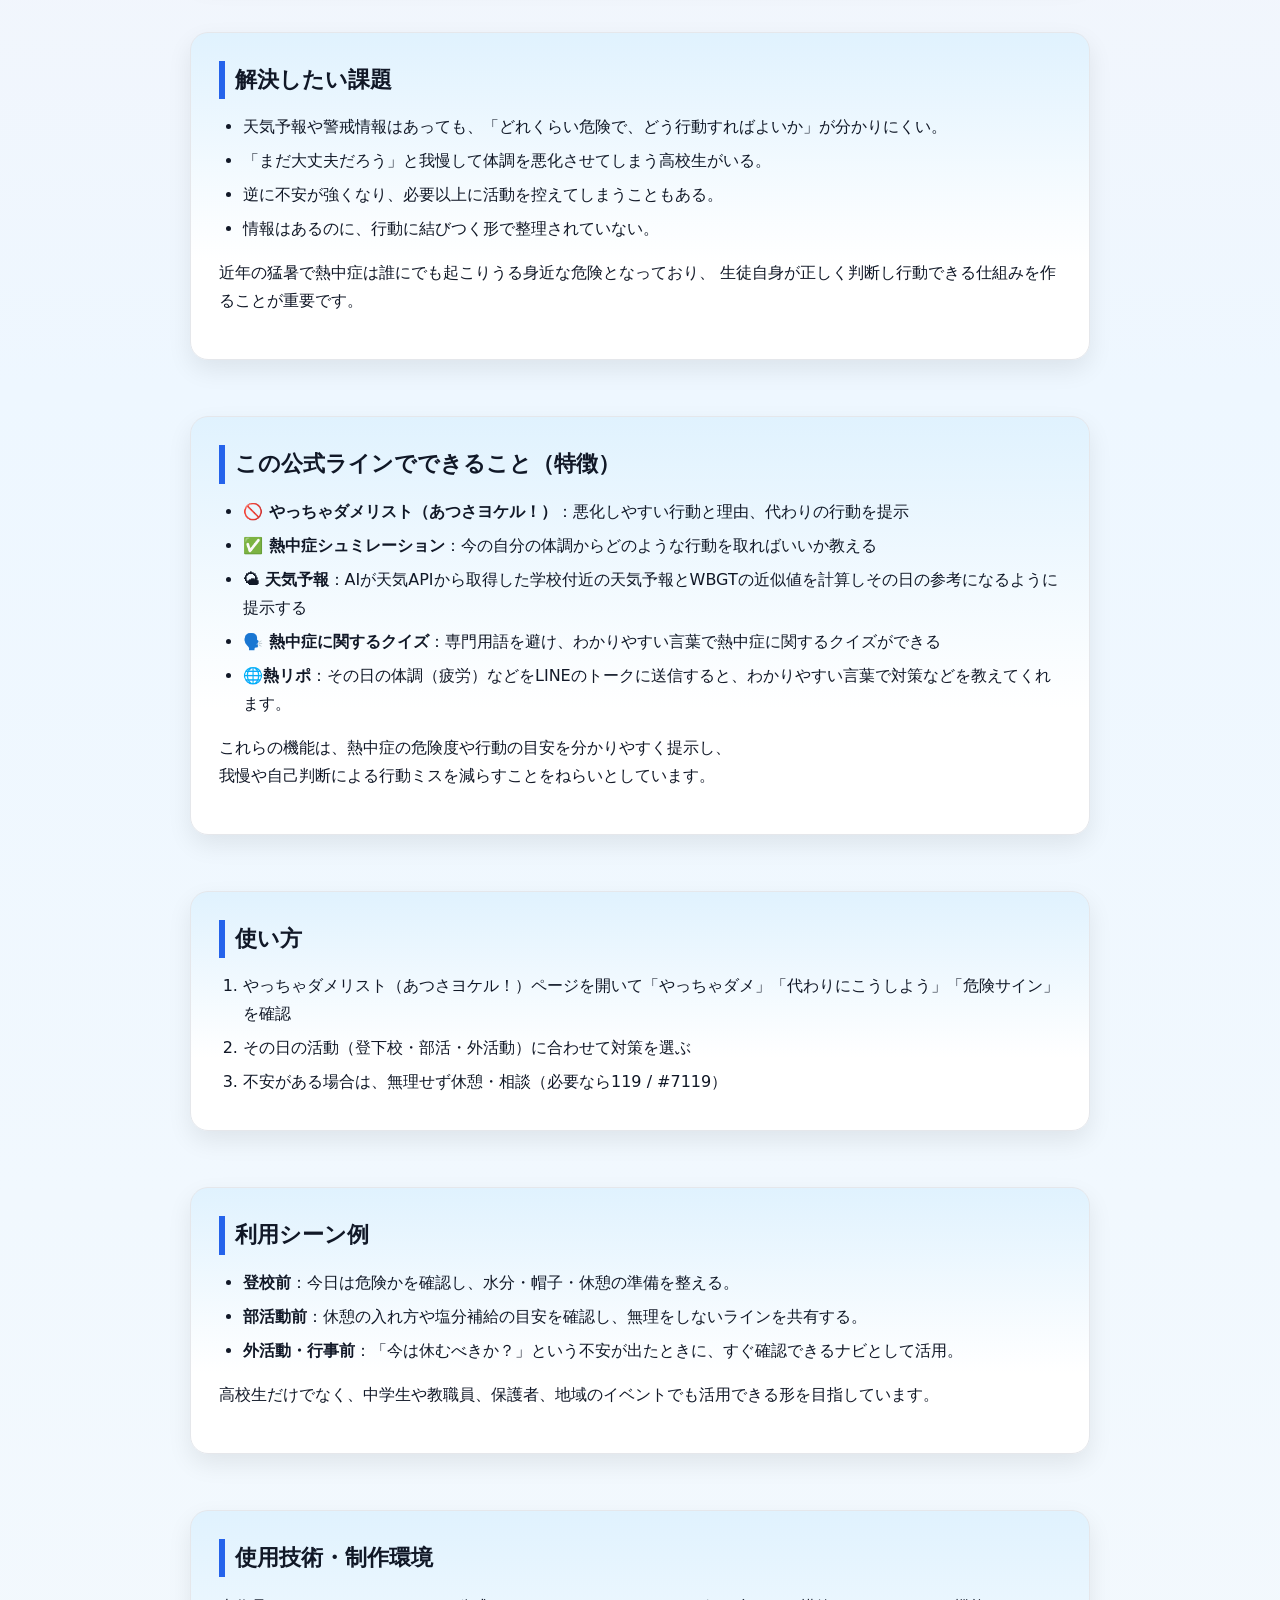
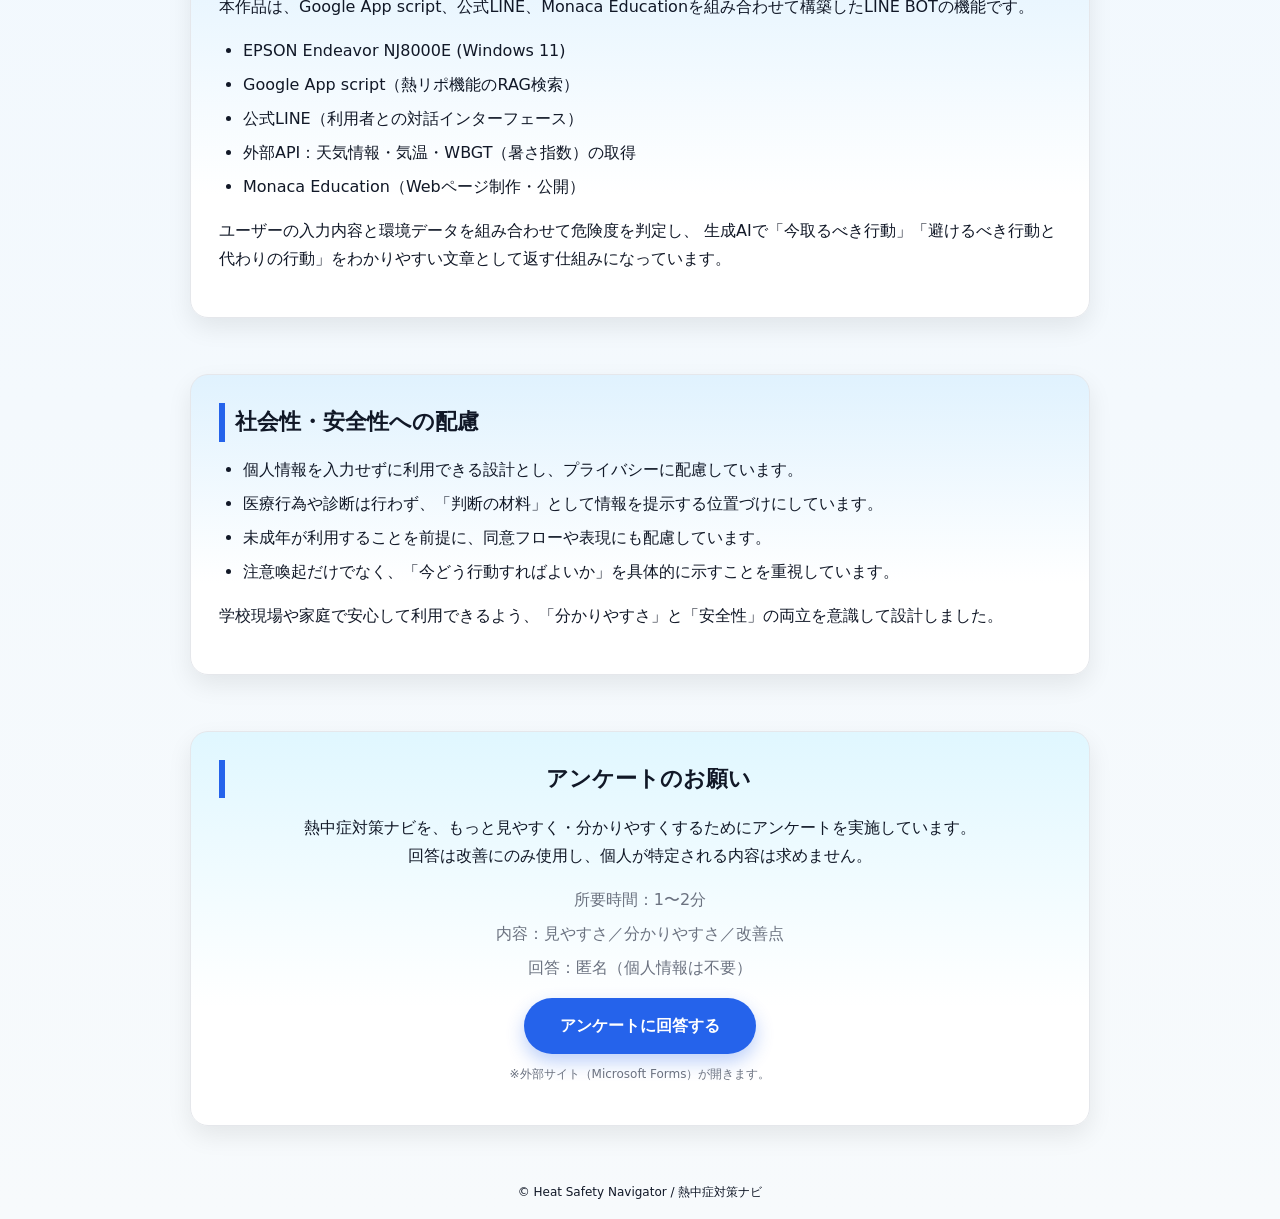
==== commit 387fbe28: "Update index.html" ====
--- a/index.html
+++ b/index.html
@@ -35,7 +35,7 @@
   </div>
 
   <p class="main-subtitle">
-    暑い日に、迷わず判断できる学生向け熱中症対策を教えてくれる公式LINEサービスです。
+    暑い日に、迷わず判断できる学生向け熱中症対策を教えてくれるサービスです。
   </p>
 
   <div class="hero-buttons" id="top-buttons">
